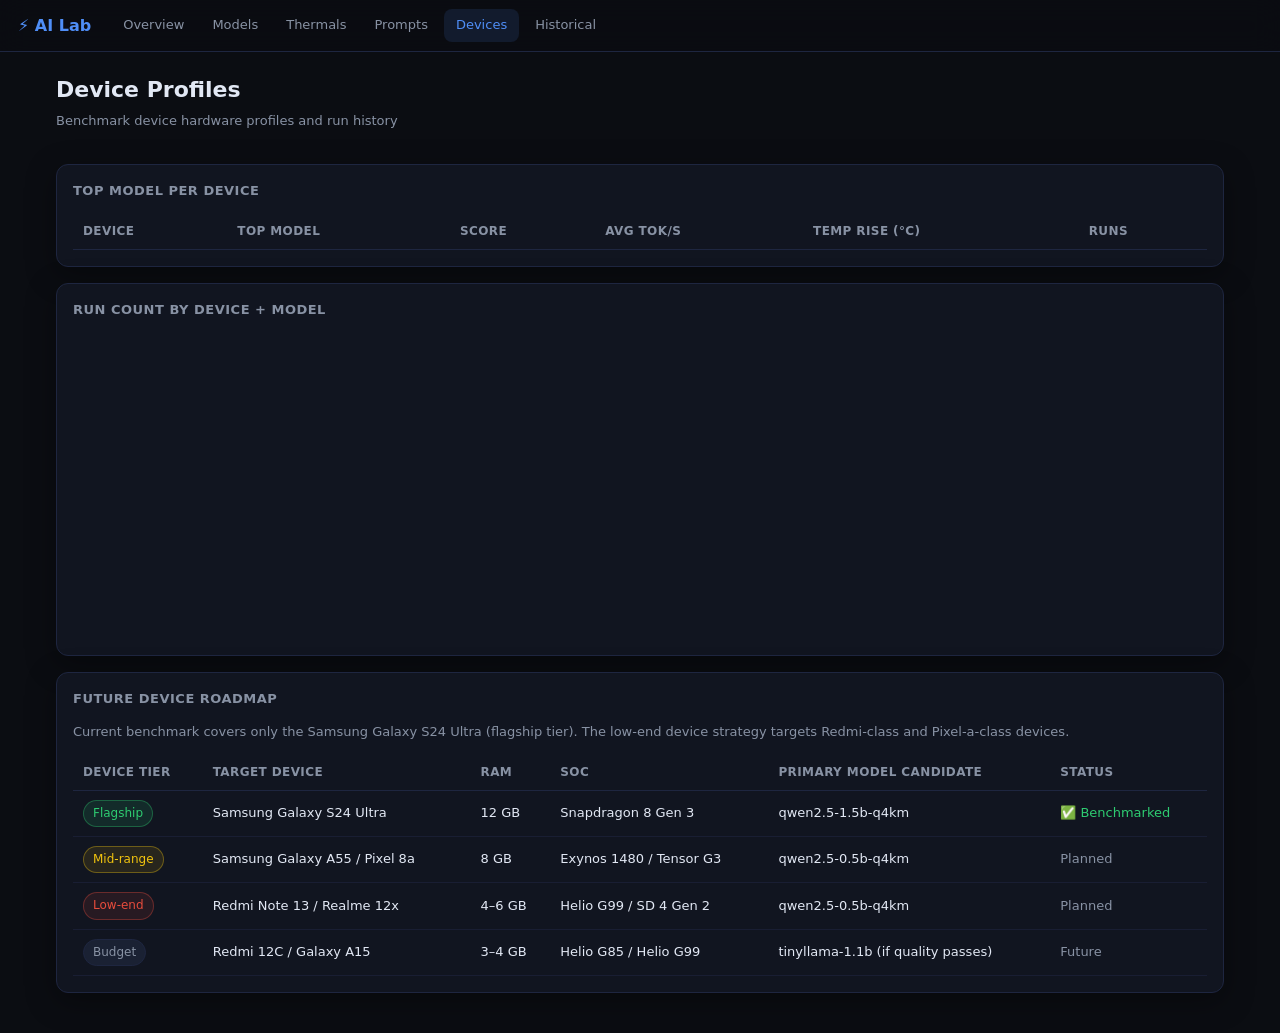
==== dashboards/devices.html @ b9d7eaaf "phase-3-ai-lab: 7-model benchmark comparison report + interactive dashboard - ai-lab/reports/s24-ult" ====
<!doctype html>
<html lang="en">
<head>
  <meta charset="utf-8"/>
  <meta name="viewport" content="width=device-width, initial-scale=1"/>
  <title>AI Lab — Devices</title>
  <script src="assets/chart.min.js"></script>
  <link rel="stylesheet" href="assets/style.css"/>
</head>
<body>
  <nav class="nav">
    <a href="index.html" class="nav-brand">⚡ AI Lab</a>
    <div class="nav-links">
      <a href="index.html">Overview</a>
      <a href="models.html">Models</a>
      <a href="thermals.html">Thermals</a>
      <a href="prompts.html">Prompts</a>
      <a href="devices.html" class="active">Devices</a>
      <a href="historical.html">Historical</a>
    </div>
  </nav>

  <main class="page-wrap">
    <div class="page-header">
      <h1>Device Profiles</h1>
      <p class="subtitle">Benchmark device hardware profiles and run history</p>
    </div>

    <div id="deviceCards"></div>

    <div class="card">
      <div class="card-title">Top Model per Device</div>
      <div class="table-wrap">
        <table id="deviceTopTable">
          <thead>
            <tr>
              <th>Device</th>
              <th>Top Model</th>
              <th>Score</th>
              <th>Avg tok/s</th>
              <th>Temp Rise (°C)</th>
              <th>Runs</th>
            </tr>
          </thead>
          <tbody></tbody>
        </table>
      </div>
    </div>

    <div class="card">
      <div class="card-title">Run Count by Device + Model</div>
      <canvas id="chartRunMatrix" style="max-height:300px"></canvas>
    </div>

    <div class="card">
      <div class="card-title">Future Device Roadmap</div>
      <p class="muted" style="font-size:13px;margin:0 0 12px">
        Current benchmark covers only the Samsung Galaxy S24 Ultra (flagship tier).
        The low-end device strategy targets Redmi-class and Pixel-a-class devices.
      </p>
      <div class="table-wrap">
        <table>
          <thead>
            <tr>
              <th>Device Tier</th>
              <th>Target Device</th>
              <th>RAM</th>
              <th>SoC</th>
              <th>Primary Model Candidate</th>
              <th>Status</th>
            </tr>
          </thead>
          <tbody>
            <tr><td><span class="badge badge-green">Flagship</span></td><td>Samsung Galaxy S24 Ultra</td><td>12 GB</td><td>Snapdragon 8 Gen 3</td><td>qwen2.5-1.5b-q4km</td><td class="text-good">✅ Benchmarked</td></tr>
            <tr><td><span class="badge badge-yellow">Mid-range</span></td><td>Samsung Galaxy A55 / Pixel 8a</td><td>8 GB</td><td>Exynos 1480 / Tensor G3</td><td>qwen2.5-0.5b-q4km</td><td class="muted">Planned</td></tr>
            <tr><td><span class="badge badge-red">Low-end</span></td><td>Redmi Note 13 / Realme 12x</td><td>4–6 GB</td><td>Helio G99 / SD 4 Gen 2</td><td>qwen2.5-0.5b-q4km</td><td class="muted">Planned</td></tr>
            <tr><td><span class="badge">Budget</span></td><td>Redmi 12C / Galaxy A15</td><td>3–4 GB</td><td>Helio G85 / Helio G99</td><td>tinyllama-1.1b (if quality passes)</td><td class="muted">Future</td></tr>
          </tbody>
        </table>
      </div>
    </div>
  </main>

  <script src="assets/dash.js"></script>
  <script>
    loadDashboardData("data/dashboard-data.json").then(data => {
      initDevicesPage(data);
    });
  </script>
</body>
</html>
---- dashboards/assets/style.css ----
/* AI Lab Dashboard — dark theme, mobile-first */
:root {
  --bg: #0b0d12;
  --surface: #111520;
  --panel: #161b2e;
  --border: #1e2640;
  --text: #e2e8f4;
  --muted: #8892a4;
  --accent: #4f8ef7;
  --good: #2ecc71;
  --warn: #f1c40f;
  --bad: #e74c3c;
  --chip-bg: #1a2133;
  --nav-h: 52px;
  --mono: ui-monospace, "SFMono-Regular", Menlo, Monaco, Consolas, monospace;
  --sans: ui-sans-serif, system-ui, -apple-system, "Segoe UI", Roboto, Arial, sans-serif;
  --radius: 12px;
  --shadow: 0 8px 30px rgba(0,0,0,0.35);
}

*, *::before, *::after { box-sizing: border-box; }

html { scroll-behavior: smooth; }

body {
  margin: 0;
  background: var(--bg);
  color: var(--text);
  font-family: var(--sans);
  font-size: 14px;
  line-height: 1.6;
}

/* ── Navigation ─────────────────────────────────────── */
.nav {
  position: sticky;
  top: 0;
  z-index: 100;
  height: var(--nav-h);
  display: flex;
  align-items: center;
  gap: 20px;
  padding: 0 18px;
  background: rgba(11,13,18,0.92);
  backdrop-filter: blur(14px);
  border-bottom: 1px solid var(--border);
}

.nav-brand {
  font-weight: 700;
  font-size: 16px;
  color: var(--accent);
  text-decoration: none;
  white-space: nowrap;
}

.nav-links {
  display: flex;
  gap: 4px;
  overflow-x: auto;
  scrollbar-width: none;
}
.nav-links::-webkit-scrollbar { display: none; }

.nav-links a {
  color: var(--muted);
  text-decoration: none;
  padding: 6px 12px;
  border-radius: 8px;
  font-size: 13px;
  white-space: nowrap;
  transition: color 0.15s, background 0.15s;
}
.nav-links a:hover { color: var(--text); background: var(--chip-bg); }
.nav-links a.active { color: var(--accent); background: rgba(79,142,247,0.12); }

/* ── Page layout ─────────────────────────────────────── */
.page-wrap {
  max-width: 1200px;
  margin: 0 auto;
  padding: 20px 16px 40px;
  display: flex;
  flex-direction: column;
  gap: 16px;
}

.page-header h1 {
  margin: 0 0 4px;
  font-size: 22px;
  font-weight: 700;
}
.page-header .subtitle {
  margin: 0;
  color: var(--muted);
  font-size: 13px;
}

/* ── Cards ───────────────────────────────────────────── */
.card {
  background: var(--surface);
  border: 1px solid var(--border);
  border-radius: var(--radius);
  padding: 16px;
  box-shadow: var(--shadow);
}

.card-title {
  font-size: 13px;
  font-weight: 600;
  color: var(--muted);
  margin-bottom: 12px;
  text-transform: uppercase;
  letter-spacing: 0.5px;
}

/* ── Callouts ────────────────────────────────────────── */
.callout-warn {
  border-color: rgba(241,196,15,0.35);
  background: rgba(241,196,15,0.06);
  font-size: 13px;
  color: var(--text);
}
.callout-info {
  border-color: rgba(79,142,247,0.3);
  background: rgba(79,142,247,0.06);
  font-size: 13px;
  color: var(--text);
}

/* ── Grids ───────────────────────────────────────────── */
.grid-2 {
  display: grid;
  gap: 16px;
  grid-template-columns: 1fr;
}
@media (min-width: 760px) {
  .grid-2 { grid-template-columns: 1fr 1fr; }
}

/* ── KPI row ─────────────────────────────────────────── */
.kpi-row {
  display: grid;
  grid-template-columns: repeat(2, 1fr);
  gap: 12px;
}
@media (min-width: 480px) { .kpi-row { grid-template-columns: repeat(3, 1fr); } }
@media (min-width: 760px) { .kpi-row { grid-template-columns: repeat(6, 1fr); } }

.kpi-box {
  background: var(--surface);
  border: 1px solid var(--border);
  border-radius: var(--radius);
  padding: 12px 14px;
  box-shadow: var(--shadow);
}
.kpi-label {
  font-size: 11px;
  color: var(--muted);
  text-transform: uppercase;
  letter-spacing: 0.4px;
}
.kpi-value {
  font-family: var(--mono);
  font-size: 20px;
  font-weight: 600;
  margin-top: 4px;
}
.kpi-sub {
  font-size: 11px;
  color: var(--muted);
  margin-top: 2px;
}

/* ── Filters ─────────────────────────────────────────── */
.filters {
  display: flex;
  gap: 12px;
  flex-wrap: wrap;
  align-items: center;
}
.filter-group {
  display: flex;
  align-items: center;
  gap: 8px;
}
.filter-group label {
  font-size: 12px;
  color: var(--muted);
  white-space: nowrap;
}
select {
  background: var(--chip-bg);
  color: var(--text);
  border: 1px solid var(--border);
  border-radius: 8px;
  padding: 7px 10px;
  font-size: 13px;
  cursor: pointer;
  outline: none;
}
select:focus { border-color: var(--accent); }

/* ── Badges ──────────────────────────────────────────── */
.badge {
  display: inline-block;
  padding: 3px 9px;
  border-radius: 999px;
  background: var(--chip-bg);
  border: 1px solid var(--border);
  font-size: 12px;
  color: var(--muted);
}
.badge-green { background: rgba(46,204,113,0.12); border-color: rgba(46,204,113,0.35); color: var(--good); }
.badge-yellow { background: rgba(241,196,15,0.1); border-color: rgba(241,196,15,0.35); color: var(--warn); }
.badge-red { background: rgba(231,76,60,0.1); border-color: rgba(231,76,60,0.35); color: var(--bad); }

/* ── Tables ──────────────────────────────────────────── */
.table-wrap { overflow-x: auto; -webkit-overflow-scrolling: touch; }

table {
  width: 100%;
  border-collapse: collapse;
  min-width: 600px;
}
thead th {
  text-align: left;
  padding: 8px 10px;
  border-bottom: 1px solid var(--border);
  color: var(--muted);
  font-size: 12px;
  font-weight: 600;
  text-transform: uppercase;
  letter-spacing: 0.4px;
  cursor: pointer;
  user-select: none;
  white-space: nowrap;
}
thead th:hover { color: var(--text); }
thead th.sort-asc::after { content: " ▲"; font-size: 10px; }
thead th.sort-desc::after { content: " ▼"; font-size: 10px; }

tbody tr:hover td { background: rgba(255,255,255,0.025); }
tbody td {
  padding: 9px 10px;
  border-bottom: 1px solid rgba(30,38,64,0.6);
  font-size: 13px;
  vertical-align: middle;
}
.mono { font-family: var(--mono); }

/* ── Color utilities ─────────────────────────────────── */
.text-good { color: var(--good); }
.text-warn { color: var(--warn); }
.text-bad { color: var(--bad); }
.muted { color: var(--muted); }

/* ── Chart canvases ──────────────────────────────────── */
canvas { max-height: 300px; width: 100% !important; }

/* ── Device cards ────────────────────────────────────── */
.device-card-grid {
  display: grid;
  grid-template-columns: 1fr;
  gap: 16px;
}
@media (min-width: 760px) {
  .device-card-grid { grid-template-columns: 1fr 1fr; }
}

.device-card {
  background: var(--surface);
  border: 1px solid var(--border);
  border-radius: var(--radius);
  padding: 16px;
  box-shadow: var(--shadow);
}
.device-card h3 {
  margin: 0 0 8px;
  font-size: 15px;
}
.device-card .spec-list {
  display: grid;
  grid-template-columns: 1fr 1fr;
  gap: 6px 12px;
  font-size: 13px;
}
.spec-key { color: var(--muted); }
.spec-val { font-family: var(--mono); }

/* ── Status pill ─────────────────────────────────────── */
.pill {
  display: inline-block;
  padding: 2px 8px;
  border-radius: 999px;
  font-size: 11px;
  font-weight: 600;
}
.pill-pass { background: rgba(46,204,113,0.15); color: var(--good); border: 1px solid rgba(46,204,113,0.3); }
.pill-fail { background: rgba(231,76,60,0.12); color: var(--bad); border: 1px solid rgba(231,76,60,0.3); }
.pill-warn { background: rgba(241,196,15,0.12); color: var(--warn); border: 1px solid rgba(241,196,15,0.3); }
.pill-incompat { background: rgba(147,51,234,0.12); color: #c084fc; border: 1px solid rgba(147,51,234,0.3); }

/* ── Score bar ───────────────────────────────────────── */
.score-bar-wrap { display: flex; align-items: center; gap: 8px; }
.score-bar {
  height: 6px;
  border-radius: 3px;
  background: rgba(79,142,247,0.25);
  flex: 1;
  min-width: 40px;
}
.score-bar-fill {
  height: 100%;
  border-radius: 3px;
  background: var(--accent);
  transition: width 0.4s;
}
.score-num { font-family: var(--mono); font-size: 12px; color: var(--muted); white-space: nowrap; }
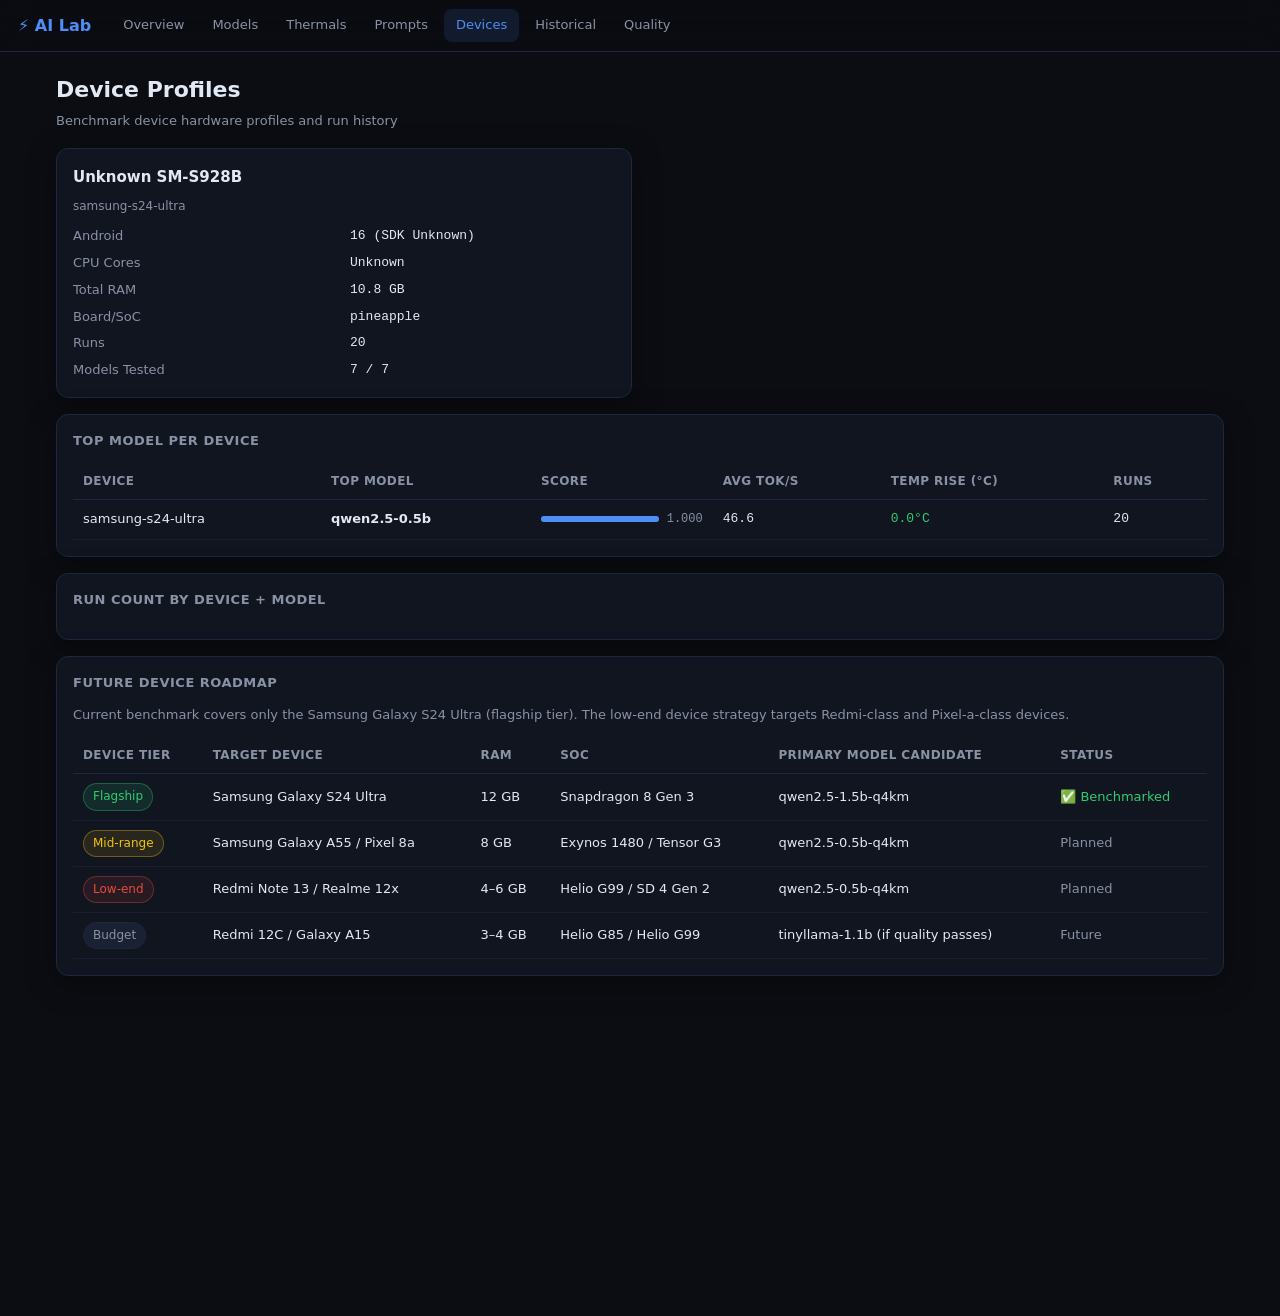
==== commit 0224ddd5: "feat: finance quality benchmarking framework Adds a complete automated quality evaluation pipeline f" ====
--- a/dashboards/devices.html
+++ b/dashboards/devices.html
@@ -17,6 +17,7 @@
       <a href="prompts.html">Prompts</a>
       <a href="devices.html" class="active">Devices</a>
       <a href="historical.html">Historical</a>
+      <a href="quality.html">Quality</a>
     </div>
   </nav>
 
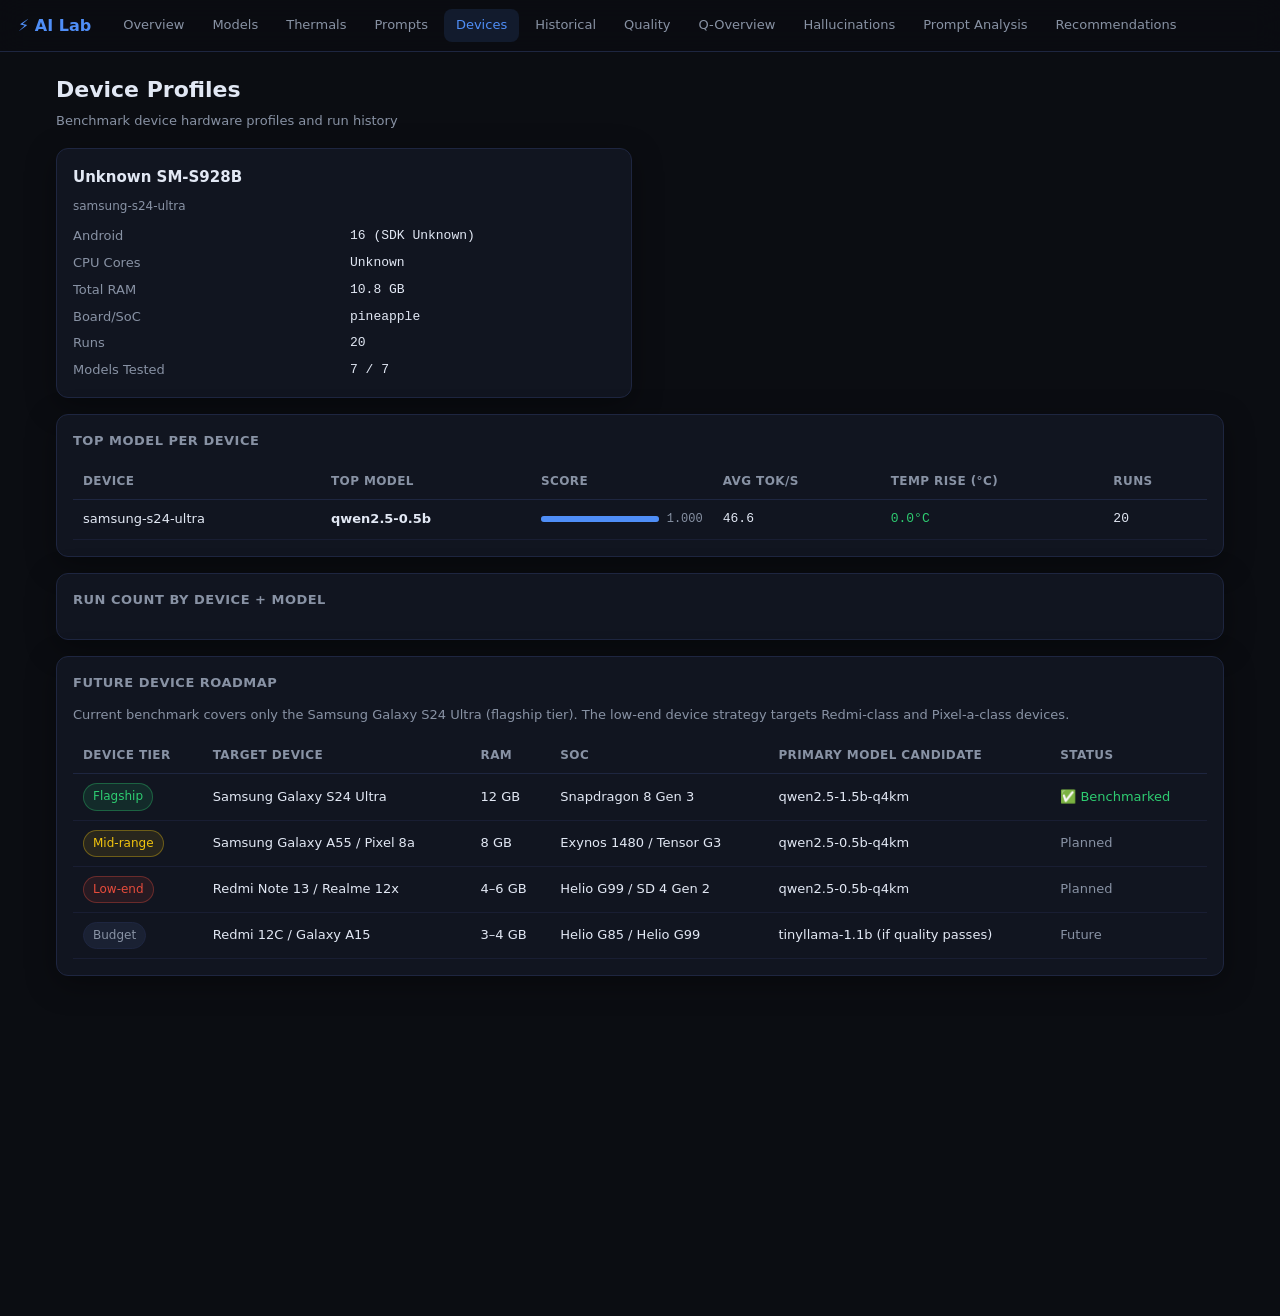
==== commit ab441f9f: "Phase 3B: benchmark profiles, quality framework improvements, 4 new dashboard pages PART 1 — Benchma" ====
--- a/dashboards/devices.html
+++ b/dashboards/devices.html
@@ -18,6 +18,10 @@
       <a href="devices.html" class="active">Devices</a>
       <a href="historical.html">Historical</a>
       <a href="quality.html">Quality</a>
+      <a href="quality-overview.html">Q-Overview</a>
+      <a href="hallucinations.html">Hallucinations</a>
+      <a href="prompt-analysis.html">Prompt Analysis</a>
+      <a href="recommendations.html">Recommendations</a>
     </div>
   </nav>
 
